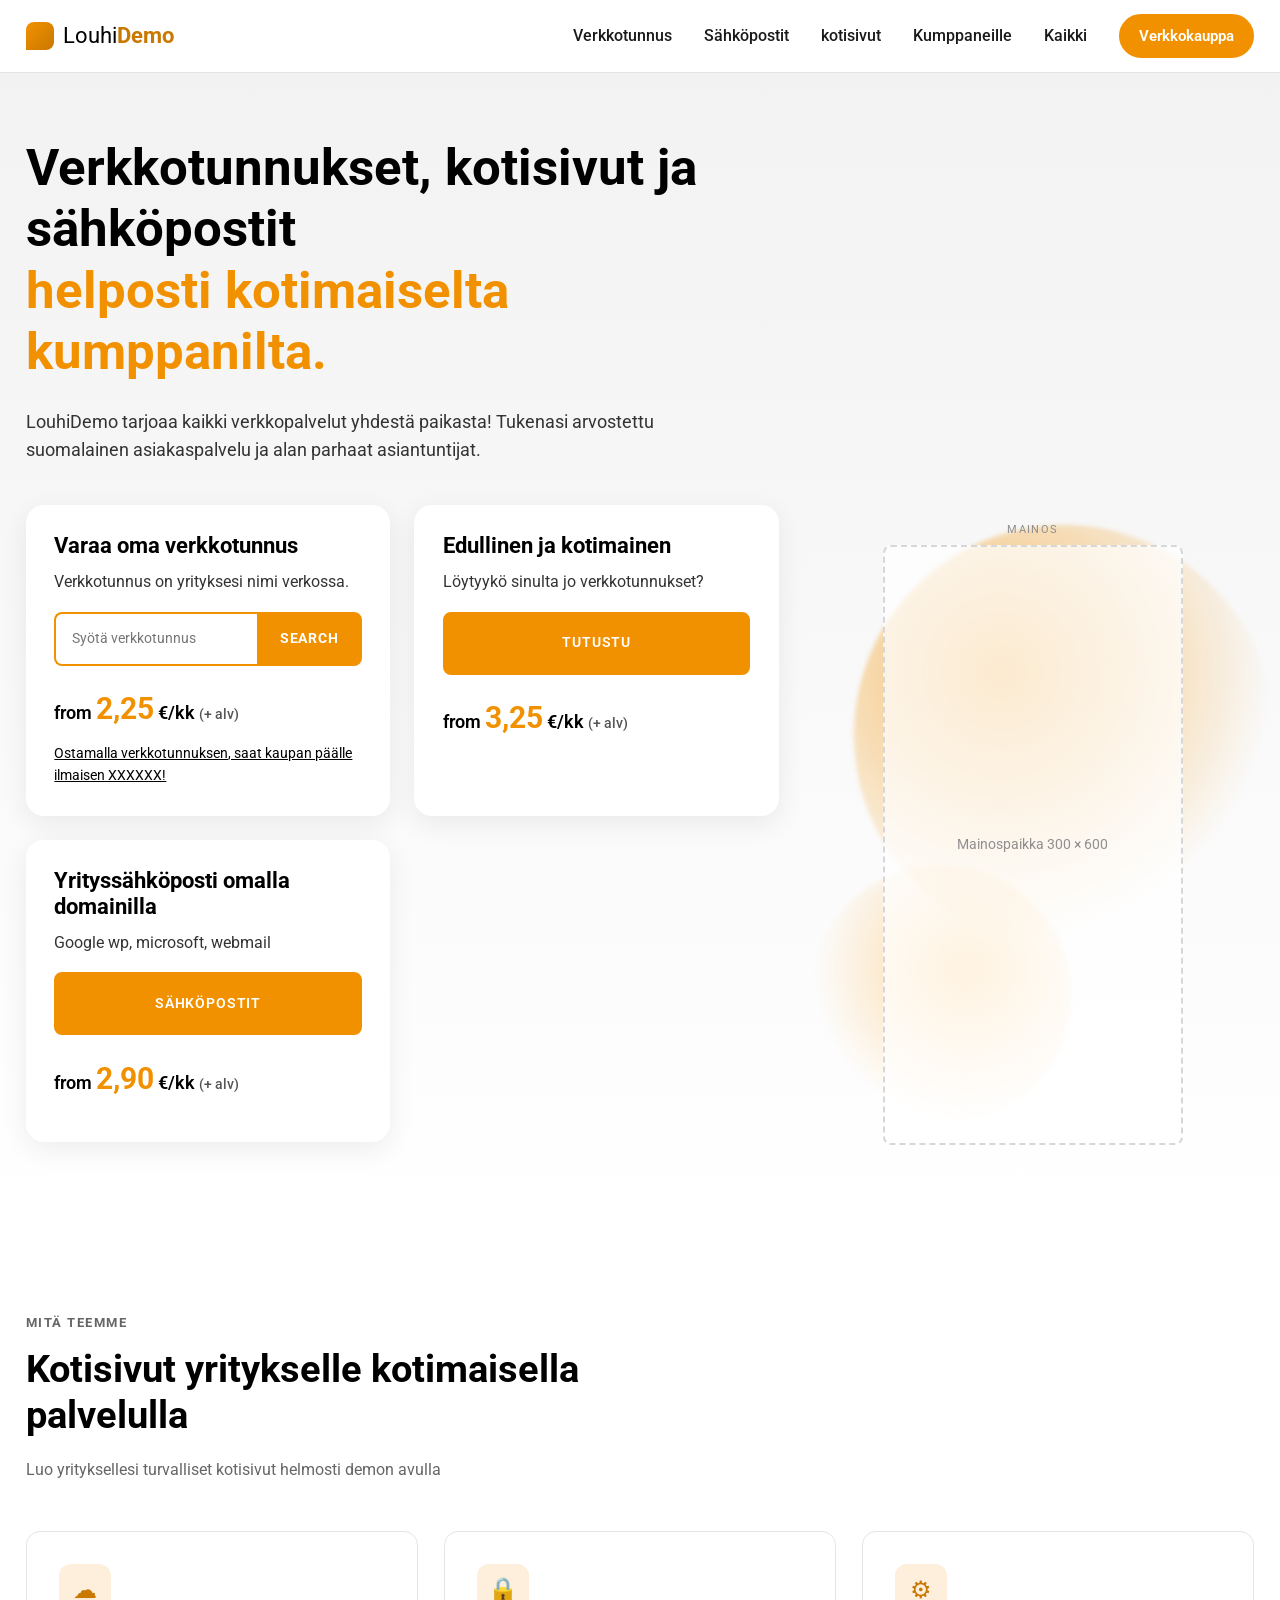
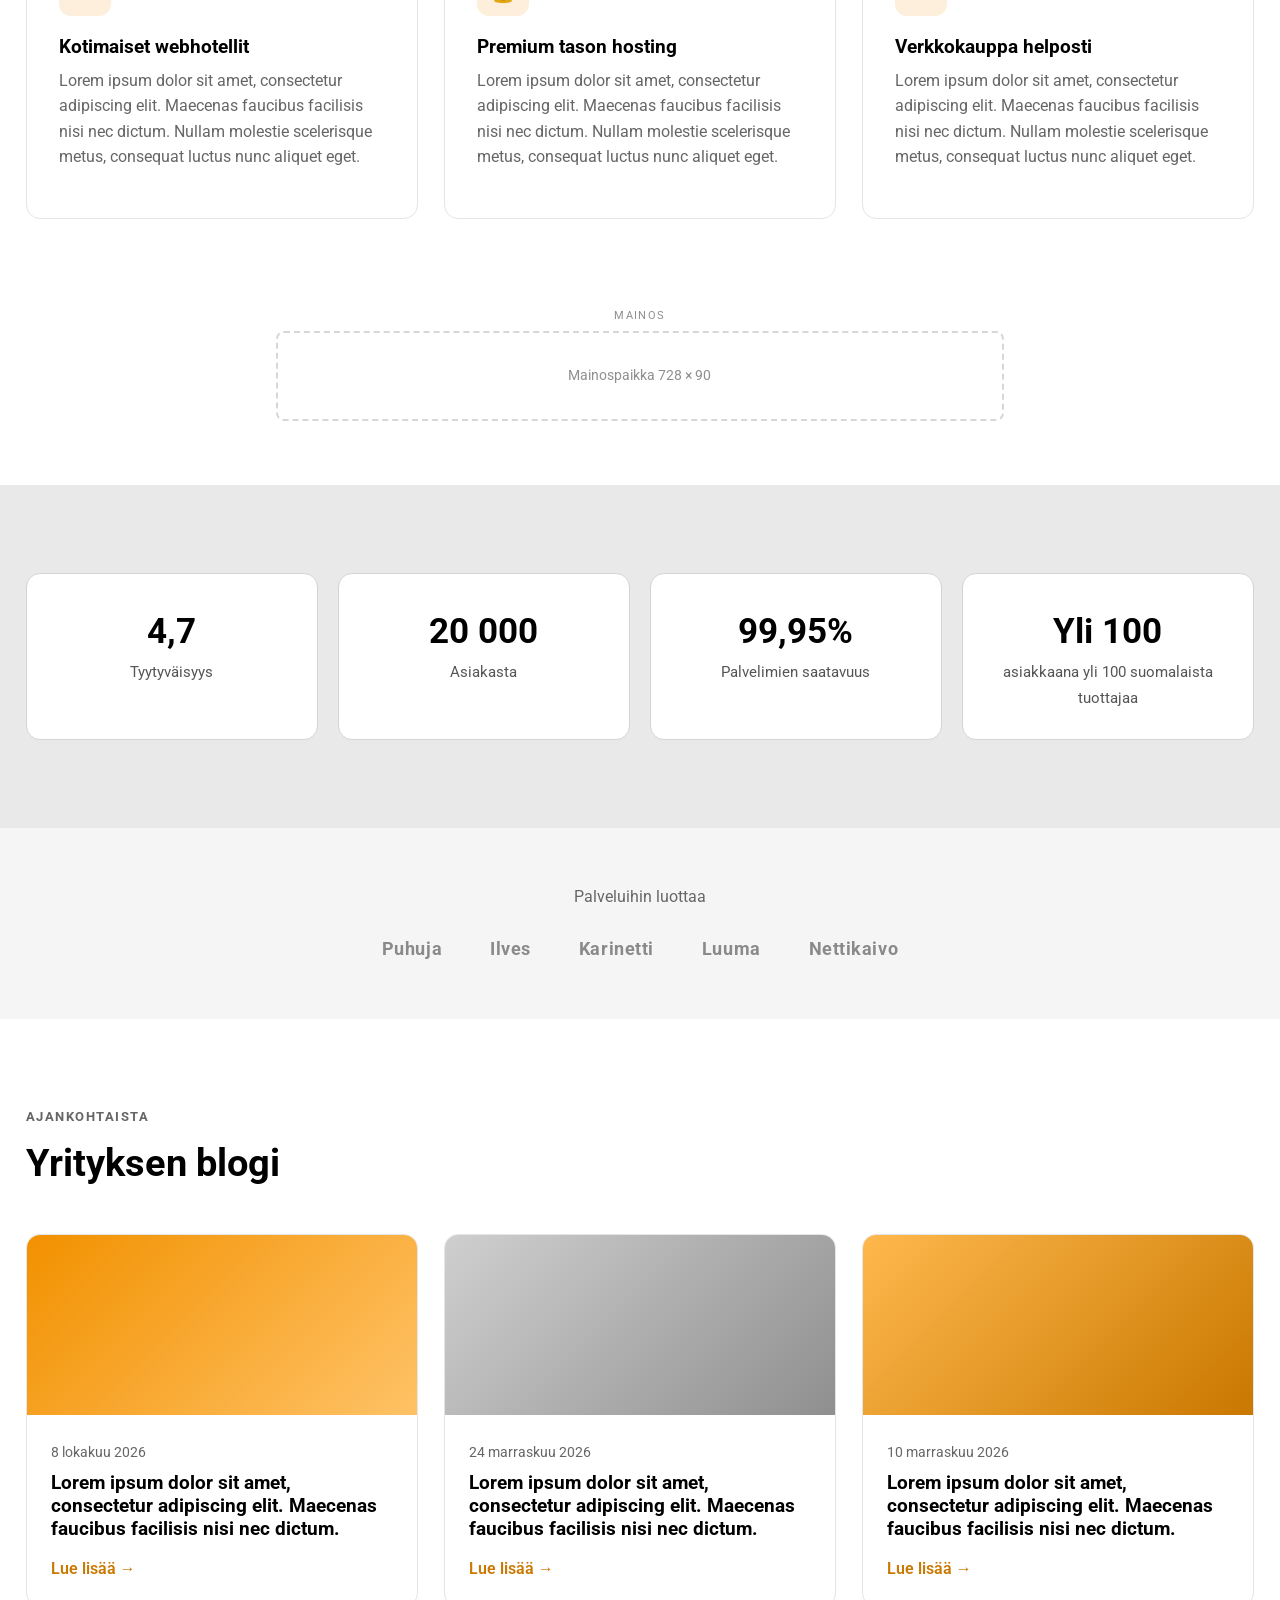
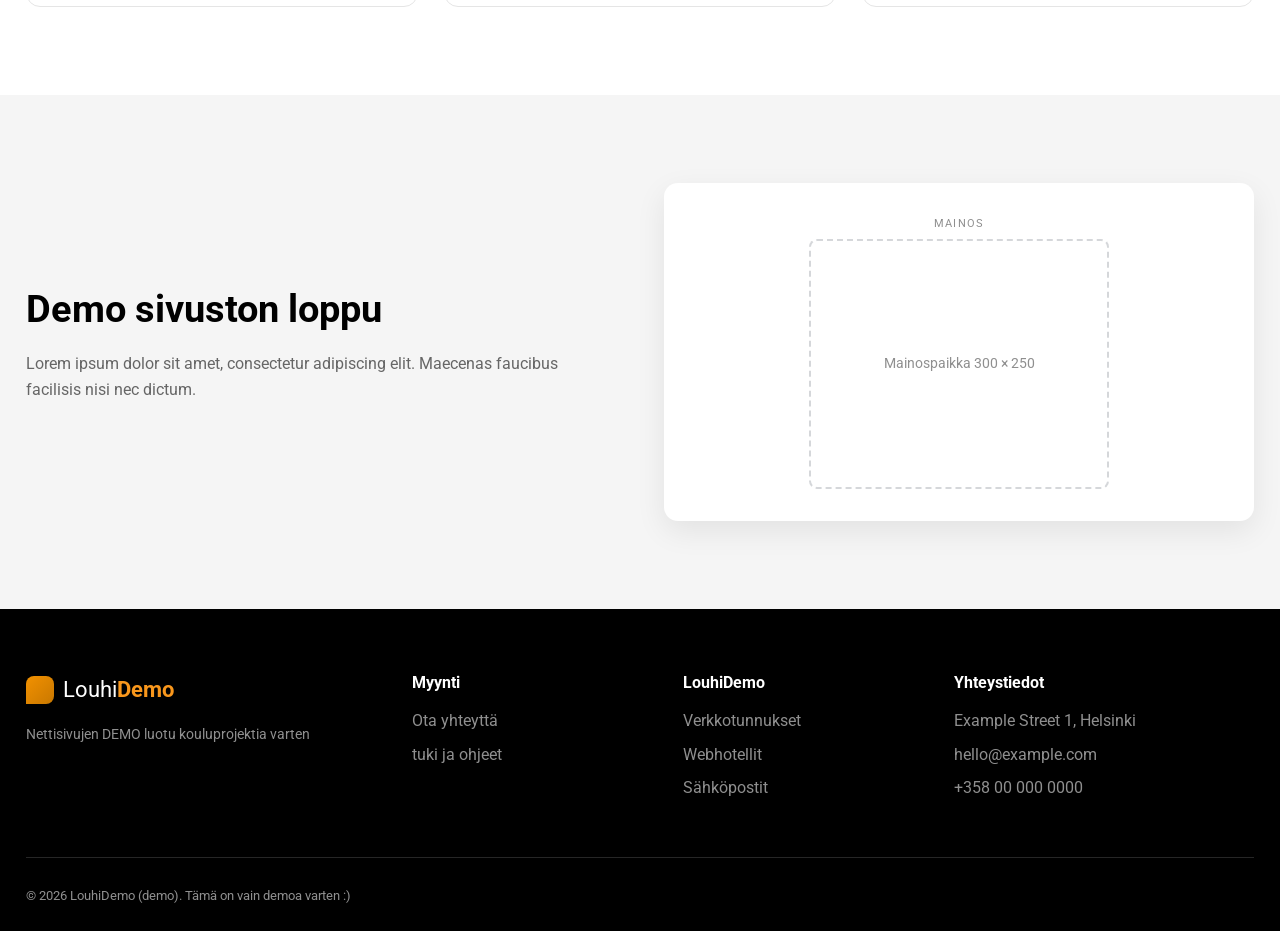
==== demopage/index.html @ 356edb41 "demopage add" ====
<!DOCTYPE html>
<html lang="fi">
<head>
  <meta charset="UTF-8">
  <meta name="viewport" content="width=device-width, initial-scale=1.0">
  <title>LouhiDemo – Demo nettisivu</title>
  <meta name="description" content="Nettisivu luotu kouluprojektia varten">
  <link rel="preconnect" href="https://fonts.googleapis.com">
  <link rel="preconnect" href="https://fonts.gstatic.com" crossorigin>
  <link href="https://fonts.googleapis.com/css2?family=Open+Sans:wght@400;600;700&family=Roboto:wght@400;500;700&display=swap" rel="stylesheet">
  <link rel="stylesheet" href="style.css">
</head>
<body>

  <!-- HEADER -->
  <header class="site-header">
    <div class="container header-inner">
      <a href="#top" class="logo" aria-label="LouhiDemo home">
        <span class="logo-mark"></span>
        <span class="logo-text">Louhi<strong>Demo</strong></span>
      </a>

      <input type="checkbox" id="menu-toggle" class="menu-toggle">
      <label for="menu-toggle" class="menu-button" aria-label="Open menu">
        <span></span><span></span><span></span>
      </label>

      <nav class="main-nav">
        <ul>
          <li><a href="#services">Verkkotunnus</a></li>
          <li><a href="#about">Sähköpostit</a></li>
          <li><a href="#news">kotisivut</a></li>
          <li><a href="#contact">Kumppaneille</a></li>
          <li><a href="#contact">Kaikki</a></li>
          <li><a href="#contact" class="btn btn-small">Verkkokauppa</a></li>
        </ul>
      </nav>
    </div>
  </header>

  <main id="top">

    <!-- HERO -->
    <section class="hero">
      <div class="container">
        <div class="hero-top">
          <h1>Verkkotunnukset, kotisivut ja sähköpostit
            <span class="accent">helposti kotimaiselta kumppanilta.</span>
          </h1>
          <p class="lead">LouhiDemo tarjoaa kaikki verkkopalvelut yhdestä paikasta! Tukenasi arvostettu suomalainen asiakaspalvelu ja alan parhaat asiantuntijat.</p>
        </div>

        <div class="hero-layout">
          <div class="hero-cards">

            <article class="hero-box">
              <h2>Varaa oma verkkotunnus</h2>
              <p>Verkkotunnus on yrityksesi nimi verkossa.</p>
              <form class="domain-search" onsubmit="event.preventDefault(); alert('tämä on demo, mitään ei ole lähetetty');">
                <input type="text" placeholder="Syötä verkkotunnus" aria-label="Domain name">
                <button type="submit">SEARCH</button>
              </form>
              <p class="price">from <span class="amount">2,25</span> €/kk <small>(+ alv)</small></p>
              <a class="fine-print" href="#contact">Ostamalla verkkotunnuksen, saat kaupan päälle ilmaisen XXXXXX!</a>
            </article>

            <article class="hero-box">
              <h2>Edullinen ja kotimainen</h2>
              <p>Löytyykö sinulta jo verkkotunnukset?</p>
              <a href="#services" class="btn btn-square">TUTUSTU</a>
              <p class="price">from <span class="amount">3,25</span> €/kk <small>(+ alv)</small></p>
            </article>

            <article class="hero-box">
              <h2>Yrityssähköposti omalla domainilla</h2>
              <p>Google wp, microsoft, webmail</p>
              <a href="#services" class="btn btn-square">SÄHKÖPOSTIT</a>
              <p class="price">from <span class="amount">2,90</span> €/kk <small>(+ alv)</small></p>
            </article>

    

          </div>

          <div class="hero-visual">
            <div class="shape shape-outer" aria-hidden="true"></div>
            <div class="shape shape-inner" aria-hidden="true"></div>
            <!-- MAINOSPAIKKA 1: Louhi Ads, 300 × 600 (Placement ID louhi_demo_hero) -->
            <div class="ad-slot ad-slot-hero">
              <span class="ad-label">Mainos</span>
              <div class="louhi-ad" data-placement="louhi_demo_hero" data-size="300 × 600"></div>
            </div>
          </div>
        </div>
      </div>
    </section>

    <!-- SERVICES -->
    <section id="services" class="section">
      <div class="container">
        <div class="section-head">
          <p class="eyebrow">Mitä teemme</p>
          <h2>Kotisivut yritykselle kotimaisella palvelulla</h2>
          <p>Luo yrityksellesi turvalliset kotisivut helmosti demon avulla</p>
        </div>

        <div class="card-grid">
          <article class="card">
            <div class="icon">☁</div>
            <h3>Kotimaiset webhotellit</h3>
            <p>Lorem ipsum dolor sit amet, consectetur adipiscing elit. Maecenas faucibus facilisis nisi nec dictum. Nullam molestie scelerisque metus, consequat luctus nunc aliquet eget.</p>
          </article>

          <article class="card">
            <div class="icon">🔒</div>
            <h3>Premium tason hosting</h3>
            <p>Lorem ipsum dolor sit amet, consectetur adipiscing elit. Maecenas faucibus facilisis nisi nec dictum. Nullam molestie scelerisque metus, consequat luctus nunc aliquet eget.</p>
          </article>

          <article class="card">
            <div class="icon">⚙</div>
            <h3>Verkkokauppa helposti</h3>
            <p>Lorem ipsum dolor sit amet, consectetur adipiscing elit. Maecenas faucibus facilisis nisi nec dictum. Nullam molestie scelerisque metus, consequat luctus nunc aliquet eget.</p>
          </article>
        </div>
      </div>
    </section>

    <!-- MAINOSPAIKKA 2: Louhi Ads, 728 × 90 (Placement ID louhi_demo_banneri) -->
    <section class="ad-band" aria-label="Mainos">
      <div class="container">
        <div class="ad-slot ad-slot-banner">
          <span class="ad-label">Mainos</span>
          <div class="louhi-ad" data-placement="louhi_demo_banneri" data-size="728 × 90"></div>
        </div>
      </div>
    </section>

    <!-- ABOUT / STATS -->
<section id="about" class="section section-dark">
  <div class="container">
    <div class="stats-row">
      <div class="stat"><strong>4,7</strong><span>Tyytyväisyys</span></div>
      <div class="stat"><strong>20 000</strong><span>Asiakasta</span></div>
      <div class="stat"><strong>99,95%</strong><span>Palvelimien saatavuus</span></div>
      <div class="stat"><strong>Yli 100</strong><span>asiakkaana yli 100 suomalaista tuottajaa</span></div>
    </div>
  </div>
</section>

    <!-- CUSTOMERS -->
    <section class="section section-light">
      <div class="container">
        <p class="center muted">Palveluihin luottaa</p>
        <div class="logo-row">
          <span>Puhuja</span>
          <span>Ilves</span>
          <span>Karinetti</span>
          <span>Luuma</span>
          <span>Nettikaivo</span>
        </div>
      </div>
    </section>

    <!-- NEWS -->
    <section id="news" class="section">
      <div class="container">
        <div class="section-head">
          <p class="eyebrow">Ajankohtaista</p>
          <h2>Yrityksen blogi</h2>
        </div>

        <div class="news-grid">
          <article class="news-card">
            <div class="news-img img-a"></div>
            <div class="news-body">
              <time datetime="2026-10-08">8 lokakuu 2026</time>
              <h3>Lorem ipsum dolor sit amet, consectetur adipiscing elit. Maecenas faucibus facilisis nisi nec dictum.</h3>
              <a href="#" class="card-link">Lue lisää →</a>
            </div>
          </article>

          <article class="news-card">
            <div class="news-img img-b"></div>
            <div class="news-body">
              <time datetime="2026-09-24">24 marraskuu 2026</time>
              <h3>Lorem ipsum dolor sit amet, consectetur adipiscing elit. Maecenas faucibus facilisis nisi nec dictum.</h3>
              <a href="#" class="card-link">Lue lisää →</a>
            </div>
          </article>

          <article class="news-card">
            <div class="news-img img-c"></div>
            <div class="news-body">
              <time datetime="2026-09-10">10 marraskuu 2026</time>
              <h3>Lorem ipsum dolor sit amet, consectetur adipiscing elit. Maecenas faucibus facilisis nisi nec dictum.</h3>
              <a href="#" class="card-link">Lue lisää →</a>
            </div>
          </article>
        </div>
      </div>
    </section>

    <!-- ENDING -->
    <section id="contact" class="cta">
      <div class="container cta-inner">
        <div>
          <h2>Demo sivuston loppu</h2>
          <p>Lorem ipsum dolor sit amet, consectetur adipiscing elit. Maecenas faucibus facilisis nisi nec dictum.</p>
        </div>
        <!-- MAINOSPAIKKA 3: Louhi Ads, 300 × 250 (Placement ID louhi_demo_sivun_loppu) -->
        <div class="cta-box ad-box">
          <div class="ad-slot ad-slot-box">
            <span class="ad-label">Mainos</span>
            <div class="louhi-ad" data-placement="louhi_demo_sivun_loppu" data-size="300 × 250"></div>
          </div>
        </div>
      </div>
    </section>

  </main>

  <!-- FOOTER -->
  <footer class="site-footer">
    <div class="container footer-grid">
      <div>
        <a href="#top" class="logo logo-light">
          <span class="logo-mark"></span>
          <span class="logo-text">Louhi<strong>Demo</strong></span>
        </a>
        <p class="footer-note">Nettisivujen DEMO luotu kouluprojektia varten</p>
      </div>
      <div>
        <h4>Myynti</h4>
        <ul>
          <li><a href="#services">Ota yhteyttä</a></li>
          <li><a href="#services">tuki ja ohjeet</a></li>
        </ul>
      </div>
      <div>
        <h4>LouhiDemo</h4>
        <ul>
          <li><a href="#about">Verkkotunnukset</a></li>
          <li><a href="#news">Webhotellit</a></li>
          <li><a href="#contact">Sähköpostit</a></li>
        </ul>
      </div>
      <div>
        <h4>Yhteystiedot</h4>
        <ul>
          <li>Example Street 1, Helsinki</li>
          <li>hello@example.com</li>
          <li>+358 00 000 0000</li>
        </ul>
      </div>
    </div>
    <div class="container footer-bottom">
      <small>© 2026 LouhiDemo (demo). Tämä on vain demoa varten :)</small>
    </div>
  </footer>

  <!-- Louhi Ads -mainostagi: hakee mainoksen jokaiseen .louhi-ad-paikkaan.
       async = ei hidasta sivun latausta. Jos mainosta ei ole, paikka jää tyhjäksi. -->
  <script src="../louhi-ads.js" async></script>
</body>
</html>
---- demopage/style.css ----
/* ---------- Variables & reset ---------- */
:root {
  --navy: #000000;
  --navy-light: #1a1a1a;
  --teal: #f29100;
  --teal-dark: #c97800;
  --bg: #ffffff;
  --bg-soft: #f5f5f5;
  --bg-grey: #e9e9e9;
  --text: #1a1a1a;
  --muted: #666666;
  --radius: 14px;
  --shadow: 0 10px 30px rgba(0, 0, 0, 0.08);
  --font: Roboto, "Open Sans", Helvetica, Verdana, Arial, sans-serif;
  --orange-text: #F9971C;   /* korostetut oranssit tekstit (Louhi-linjaus) */
}

*, *::before, *::after { box-sizing: border-box; }

html { scroll-behavior: smooth; scroll-padding-top: 80px; }

body {
  margin: 0;
  font-family: var(--font);
  color: var(--text);
  background: var(--bg);
  line-height: 1.6;
}

img { max-width: 100%; display: block; }
a { color: inherit; text-decoration: none; }
ul { list-style: none; margin: 0; padding: 0; }
h1, h2, h3, h4 { line-height: 1.2; margin: 0 0 .5em; color: var(--navy); }
h1 { font-size: clamp(2.2rem, 5vw, 3.6rem); }
h2 { font-size: clamp(1.7rem, 3.5vw, 2.4rem); }
h3 { font-size: 1.2rem; }
p { margin: 0 0 1em; }

.container { width: min(1600px, 96%); margin-inline: auto; }
.center { text-align: center; }
.muted { color: var(--muted); }

/* ---------- Buttons ---------- */
.btn {
  display: inline-block;
  padding: .85em 1.6em;
  background: var(--teal);
  color: #000;
  font-weight: 600;
  border: 2px solid var(--teal);
  border-radius: 999px;
  cursor: pointer;
  font-size: 1rem;
  font-family: inherit;
  transition: background .2s, transform .2s, color .2s;
}
.btn:hover { background: var(--teal-dark); border-color: var(--teal-dark); transform: translateY(-2px); }
.btn-small { padding: .5em 1.2em; font-size: .95rem; }
.btn-outline { background: transparent; color: #000; border-color: #000; }
.btn-outline:hover { background: var(--teal); color: #000; border-color: var(--teal); }

/* ---------- Header ---------- */
.site-header {
  position: sticky;
  top: 0;
  z-index: 100;
  background: rgba(255,255,255,.95);
  backdrop-filter: blur(8px);
  border-bottom: 1px solid #e5e5e5;
}
.header-inner {
  display: flex;
  align-items: center;
  justify-content: space-between;
  height: 72px;
}

.logo { display: flex; align-items: center; gap: .6rem; font-size: 1.35rem; color: var(--navy); }
.logo strong { color: var(--teal-dark); font-weight: 700; }
.logo-mark {
  width: 28px; height: 28px;
  border-radius: 8px 8px 8px 0;
  background: linear-gradient(135deg, var(--teal), var(--teal-dark));
}
.logo-light { color: var(--navy); }

.main-nav ul { display: flex; align-items: center; gap: 2rem; }
.main-nav a:not(.btn) { font-weight: 500; position: relative; padding: .3rem 0; }
.main-nav a:not(.btn)::after {
  content: "";
  position: absolute; left: 0; bottom: 0;
  width: 0; height: 2px;
  background: var(--teal);
  transition: width .25s;
}
.main-nav a:not(.btn):hover::after { width: 100%; }

.menu-toggle { display: none; }
.menu-button { display: none; cursor: pointer; flex-direction: column; gap: 5px; padding: 8px; }
.menu-button span { width: 24px; height: 2px; background: var(--navy); transition: .25s; }

/* ---------- Hero ---------- */
.hero {
  position: relative;
  background: linear-gradient(180deg, #f2f2f2 0%, #ffffff 100%);
  padding: 4rem 0 5rem;
  overflow: hidden;
}
.hero-top { max-width: 780px; margin-bottom: 2.5rem; }
.hero h1 { color: #000; font-size: clamp(2rem, 4.6vw, 3.2rem); }
.hero h1 .accent { display: block; color: var(--teal); }
.lead { font-size: 1.1rem; color: #333; max-width: 40em; }

.hero-layout {
  display: grid;
  grid-template-columns: minmax(0, 1.7fr) minmax(0, 1fr);
  gap: 2rem;
  align-items: start;
}
.hero-cards { display: grid; grid-template-columns: repeat(2, minmax(0, 1fr)); gap: 1.5rem; position: relative; z-index: 2; }
.hero-box {
  background: #fff;
  border-radius: 18px;
  padding: 1.8rem;
  box-shadow: 0 8px 28px rgba(0,0,0,.07);
  display: flex; flex-direction: column; align-items: flex-start;
  min-width: 0;
}
.hero-box h2 { font-size: 1.35rem; color: #000; margin-bottom: .6rem; }
.hero-box p { color: #333; margin-bottom: 1.1rem; font-size: .98rem; }
.btn-square { border-radius: 8px; font-size: .85rem; letter-spacing: .06em; padding: .85em 1.3em; }

.domain-search { display: flex; width: 100%; margin-bottom: 1.2rem; }
.domain-search input {
  flex: 1; min-width: 0; width: 100%;
  font: inherit; font-size: .9rem;
  padding: .85rem 1rem;
  border: 2px solid var(--teal);
  border-right: 0;
  border-radius: 8px 0 0 8px;
  background: #fff;
}
.domain-search input:focus { outline: none; box-shadow: 0 0 0 3px rgba(242,145,0,.25); }
.domain-search button {
  font: inherit; font-weight: 700; font-size: .85rem; letter-spacing: .06em;
  padding: 0 1.3rem;
  background: var(--teal); color: #000;
  border: 2px solid var(--teal);
  border-radius: 0 8px 8px 0;
  cursor: pointer;
  transition: background .2s;
}
.domain-search button:hover { background: var(--teal-dark); border-color: var(--teal-dark); }

.price { margin: 1.2rem 0 .6rem !important; font-size: 1.1rem !important; font-weight: 600; color: #000 !important; }
.hero-box .domain-search + .price { margin-top: 0 !important; }
.price .amount { font-size: 1.9rem; font-weight: 700; color: var(--teal); }
.price { white-space: nowrap; }
.price small { font-size: .85rem; font-weight: 500; color: #555; }
.fine-print { font-size: .85rem; color: #000; text-decoration: underline; }
.fine-print:hover { color: var(--teal-dark); }

/* decorative orange shape */
.hero-visual { position: relative; min-height: 520px; }
.shape { position: absolute; border-radius: 50%; filter: blur(2px); }
.shape-outer {
  right: -20px; top: 20px; width: 420px; height: 420px;
  background: radial-gradient(circle at 35% 35%, rgba(242,145,0,.6), rgba(242,145,0,0) 70%);
}
.shape-inner {
  left: 0; bottom: 20px; width: 260px; height: 260px;
  background: radial-gradient(circle at 60% 40%, rgba(255,184,77,.55), rgba(255,184,77,0) 70%);
}
.badge {
  position: absolute; left: 10px; bottom: 90px;
  width: 132px; height: 132px; border-radius: 50%;
  background: #fff; border: 3px solid var(--teal);
  box-shadow: 0 8px 22px rgba(0,0,0,.15);
  display: flex; flex-direction: column; align-items: center; justify-content: center;
  transform: rotate(-8deg);
  color: #000; text-align: center;
}
.badge span { font-size: .85rem; font-weight: 600; }
.badge strong { font-size: 1.7rem; color: var(--teal-dark); line-height: 1.1; }
.status-chip {
  position: absolute; right: 30px; bottom: 40px;
  display: flex; align-items: center; gap: .6rem;
  background: #fff; color: #000; font-weight: 600; font-size: .9rem;
  padding: .7rem 1.1rem; border-radius: 999px;
  box-shadow: 0 8px 22px rgba(0,0,0,.15);
}
.status-dot {
  width: 12px; height: 12px; border-radius: 50%;
  background: #3be08f;
  box-shadow: 0 0 0 0 rgba(59,224,143,.6);
  animation: pulse 2s infinite;
}
@keyframes pulse {
  70% { box-shadow: 0 0 0 12px rgba(59,224,143,0); }
  100% { box-shadow: 0 0 0 0 rgba(59,224,143,0); }
}

@media (max-width: 1000px) {
  .hero-layout { grid-template-columns: minmax(0, 1fr); }
  .hero-visual { min-height: 260px; }
  .shape-outer { right: 0; top: -20px; width: 300px; height: 300px; }
  .shape-inner { left: 0; bottom: 0; width: 200px; height: 200px; }
  .badge { left: 10px; bottom: 40px; }
  .status-chip { right: 10px; bottom: 10px; }
}
@media (max-width: 640px) {
  .hero { padding: 3rem 0 4rem; }
  .hero-cards { grid-template-columns: minmax(0, 1fr); }
}

/* ---------- Small section labels ---------- */
.eyebrow {
  text-transform: uppercase;
  letter-spacing: .12em;
  font-size: .8rem;
  font-weight: 700;
  color: var(--teal-dark);
  margin-bottom: .8rem;
}
.eyebrow-light { color: var(--teal-dark); }

/* ---------- Sections ---------- */
.section { padding: 5.5rem 0; }
.section-light { background: var(--bg-soft); padding: 3.5rem 0; }
.section-dark { background: var(--bg-grey); color: #333; }
.section-dark h2 { color: #000; }
.section-head { max-width: 640px; margin-bottom: 3rem; }
.section-head p { color: var(--muted); }

/* ---------- Cards ---------- */
.card-grid { display: grid; grid-template-columns: repeat(3, 1fr); gap: 1.6rem; }
.card {
  background: #fff;
  border: 1px solid #e5e5e5;
  border-radius: var(--radius);
  padding: 2rem;
}
.card p { color: var(--muted); }
.icon {
  width: 52px; height: 52px;
  display: grid; place-items: center;
  font-size: 1.5rem;
  background: rgba(242,145,0,.14);
  color: var(--teal-dark);
  border-radius: 12px;
  margin-bottom: 1.2rem;
}
.card-link { color: var(--teal-dark); font-weight: 600; }
.card-link:hover { text-decoration: underline; }

/* ---------- About / stats ---------- */
.about-grid { display: grid; grid-template-columns: 1.1fr .9fr; gap: 4rem; align-items: center; }
.checklist { margin-top: 1.5rem; }
.checklist li { padding-left: 2rem; position: relative; margin-bottom: .7rem; color: #000; }
.checklist li::before {
  content: "✓";
  position: absolute; left: 0; top: 0;
  width: 1.4rem; height: 1.4rem;
  display: grid; place-items: center;
  background: var(--teal); color: #000;
  border-radius: 50%; font-size: .8rem;
}
.stats { display: grid; grid-template-columns: 1fr 1fr; gap: 1.2rem; }
.stat {
  background: #fff;
  border: 1px solid #d4d4d4;
  border-radius: var(--radius);
  padding: 1.8rem 1.4rem;
  text-align: center;
}
.stat strong { display: block; font-size: 2.2rem; color: #000; }
.stat span { font-size: .95rem; color: #555; }

/* ---------- Customer logos ---------- */
.logo-row {
  display: flex; flex-wrap: wrap; justify-content: center;
  gap: 1rem 3rem; margin-top: 1.5rem;
}
.logo-row span { font-weight: 700; font-size: 1.15rem; color: #8a8a8a; letter-spacing: .03em; }

/* ---------- News ---------- */
.news-grid { display: grid; grid-template-columns: repeat(3, 1fr); gap: 1.6rem; }
.news-card {
  border-radius: var(--radius);
  overflow: hidden;
  border: 1px solid #e5e5e5;
  background: #fff;
  transition: box-shadow .25s, transform .25s;
}
.news-card:hover { box-shadow: var(--shadow); transform: translateY(-4px); }
.news-img { height: 180px; }
.img-a { background: linear-gradient(135deg, #f29100, #ffc266); }
.img-b { background: linear-gradient(135deg, #cfcfcf, #8f8f8f); }
.img-c { background: linear-gradient(135deg, #ffb84d, #c97800); }
.news-body { padding: 1.5rem; }
.news-body time { font-size: .85rem; color: var(--muted); }
.news-body h3 { margin: .4rem 0 1rem; }

/* ---------- CTA / contact ---------- */
.cta { background: var(--bg-soft); padding: 5.5rem 0; }
.cta-inner { display: grid; grid-template-columns: 1fr 1fr; gap: 3rem; align-items: center; }
.cta p { color: var(--muted); }
.contact-form {
  background: #fff;
  padding: 2rem;
  border-radius: var(--radius);
  box-shadow: var(--shadow);
  display: grid; gap: 1rem;
}
.contact-form label { display: grid; gap: .35rem; font-weight: 600; font-size: .9rem; }
.contact-form input,
.contact-form textarea {
  font: inherit;
  padding: .75rem .9rem;
  border: 1px solid #d4d4d4;
  border-radius: 10px;
  transition: border-color .2s, box-shadow .2s;
}
.contact-form input:focus,
.contact-form textarea:focus {
  outline: none;
  border-color: var(--teal);
  box-shadow: 0 0 0 3px rgba(242,145,0,.2);
}

/* ---------- Footer ---------- */
.site-footer { background: var(--bg-grey); color: #333; padding-top: 4rem; border-top: 1px solid #d4d4d4; }
.footer-grid { display: grid; grid-template-columns: 1.5fr 1fr 1fr 1.3fr; gap: 2.5rem; }
.site-footer h4 { color: #000; font-size: 1rem; margin-bottom: 1rem; }
.site-footer li { margin-bottom: .5rem; }
.site-footer a:hover { color: var(--teal-dark); }
.footer-note { margin-top: 1rem; font-size: .9rem; max-width: 22em; }
.footer-bottom { margin-top: 3rem; padding: 1.5rem 0; border-top: 1px solid rgba(0,0,0,.12); }

/* ---------- Responsive ---------- */
@media (max-width: 960px) {
  .hero-inner, .about-grid, .cta-inner { grid-template-columns: 1fr; }
  .hero-visual { min-height: 260px; }
  .card-grid, .news-grid { grid-template-columns: repeat(2, 1fr); }
  .footer-grid { grid-template-columns: 1fr 1fr; }
}

@media (max-width: 760px) {
  .menu-button { display: flex; }
  .main-nav {
    position: absolute;
    top: 72px; left: 0; right: 0;
    background: #fff;
    border-bottom: 1px solid #e5e5e5;
    max-height: 0;
    overflow: hidden;
    transition: max-height .3s ease;
  }
  .main-nav ul { flex-direction: column; align-items: flex-start; gap: 1rem; padding: 1.2rem 4%; }
  .menu-toggle:checked ~ .main-nav { max-height: 400px; }
  .menu-toggle:checked ~ .menu-button span:nth-child(1) { transform: translateY(7px) rotate(45deg); }
  .menu-toggle:checked ~ .menu-button span:nth-child(2) { opacity: 0; }
  .menu-toggle:checked ~ .menu-button span:nth-child(3) { transform: translateY(-7px) rotate(-45deg); }

  .hero { padding: 4rem 0 5rem; }
  .section, .cta { padding: 4rem 0; }
  .card-grid, .news-grid, .stats { grid-template-columns: 1fr; }
  .footer-grid { grid-template-columns: 1fr; }
}

/* ---------- Hero responsive ---------- */
@media (max-width: 960px) {
  .hero-body { grid-template-columns: 1fr; }
  .hero-visual { min-height: 300px; }
  .big-circle { width: 340px; height: 340px; right: -8%; bottom: -30%; }
}

@media (max-width: 760px) {
  .hero-cards { grid-template-columns: 1fr; }
  .offer-wide { flex-direction: column; align-items: flex-start; }
  .hero-visual { min-height: 260px; }
  .badge { top: 8%; }
  .hero-card { right: 0; bottom: 6%; min-width: 0; }
}

@media (prefers-reduced-motion: reduce) {
  * { animation: none !important; transition: none !important; scroll-behavior: auto !important; }
}

/* ---------- Stats in one row ---------- */
.stats-row {
  display: grid;
  grid-template-columns: repeat(4, 1fr);
  gap: 1.2rem;
}
@media (max-width: 960px) {
  .stats-row { grid-template-columns: repeat(2, 1fr); }
}
@media (max-width: 560px) {
  .stats-row { grid-template-columns: 1fr; }
}

/* ---------- Box next to the text (empty box or picture) ---------- */
.cta-box {
  min-height: 320px;
  background: #fff;
  border-radius: var(--radius);
  box-shadow: var(--shadow);
  overflow: hidden;
}
.cta-box img {
  display: block;
  width: 100%;
  height: 100%;
  min-height: 320px;
  object-fit: cover;
}

/* ============================================================
   Louhi-linjaus: painikkeet ja footer
   Painike: pohja #F29100, teksti valkoinen, koko 330 × 63, sisennys 8px 16px.
   Footer: pohja musta, otsikot valkoiset, muut tekstit harmaat #8F8F8F,
   korostukset oranssit #F9971C.
   ============================================================ */
.btn,
.domain-search button { color: #FFFFFF; }
.btn:hover,
.domain-search button:hover { color: #FFFFFF; }

/* Peruspainike korteissa (TUTUSTU, SÄHKÖPOSTIT): 330 × 63, ei ylitä korttia */
.btn-square {
  display: inline-flex; align-items: center; justify-content: center;
  width: 330px; max-width: 100%; min-height: 63px;
  padding: 8px 16px;
}

.site-footer { background: #000000; color: #8F8F8F; border-top: none; }
.site-footer h4 { color: #FFFFFF; }
.site-footer a { color: #8F8F8F; }
.site-footer a:hover { color: var(--orange-text); }
.site-footer .logo-light { color: #FFFFFF; }
.site-footer .logo strong { color: var(--orange-text); }
.footer-bottom { border-top-color: rgba(255, 255, 255, .15); color: #8F8F8F; }

/* ============================================================
   Louhi Ads -mainospaikat
   .louhi-ad on mainostagin (../louhi-ads.js) täyttämä elementti. Koko on
   varattu etukäteen, jotta sivu ei hypi mainoksen latautuessa. Kun mainosta
   ei ole (tyhjä elementti), näytetään katkoviivainen paikkamerkki ja koko.
   ============================================================ */
.ad-slot { display: flex; flex-direction: column; align-items: center; gap: 6px; }
.ad-label {
  font-size: .7rem; letter-spacing: .12em; text-transform: uppercase; color: #8F8F8F;
}
.louhi-ad {
  display: flex; align-items: center; justify-content: center;
  max-width: 100%; background: #fff; overflow: hidden;
}
.louhi-ad:empty {
  border: 2px dashed #D5D7DA; border-radius: 8px; background: rgba(255, 255, 255, .7);
}
.louhi-ad:empty::after {
  content: "Mainospaikka " attr(data-size);
  color: #8F8F8F; font-size: .9rem; text-align: center; padding: 0 12px;
}
.louhi-ad img { display: block; }

/* 1) Hero, 300 × 600: oikean palstan pallojen päällä */
.ad-slot-hero { position: relative; z-index: 2; padding-top: 1rem; }
.ad-slot-hero .louhi-ad { width: 300px; height: 600px; }
.hero-visual { min-height: 0; }

/* 2) Vaakabanneri, 728 × 90: palveluiden ja tilastojen välissä */
.ad-band { padding: 0 0 4rem; }
.ad-slot-banner .louhi-ad { width: 728px; height: 90px; }

/* 3) Sivun lopun laatikko, 300 × 250 */
.ad-box { display: flex; align-items: center; justify-content: center; padding: 2rem; }
.ad-slot-box .louhi-ad { width: 300px; height: 250px; }

/* Kapealla näytöllä hero-mainos siirtyy korttien alle */
@media (max-width: 960px) {
  .ad-slot-hero { padding-top: 0; }
}
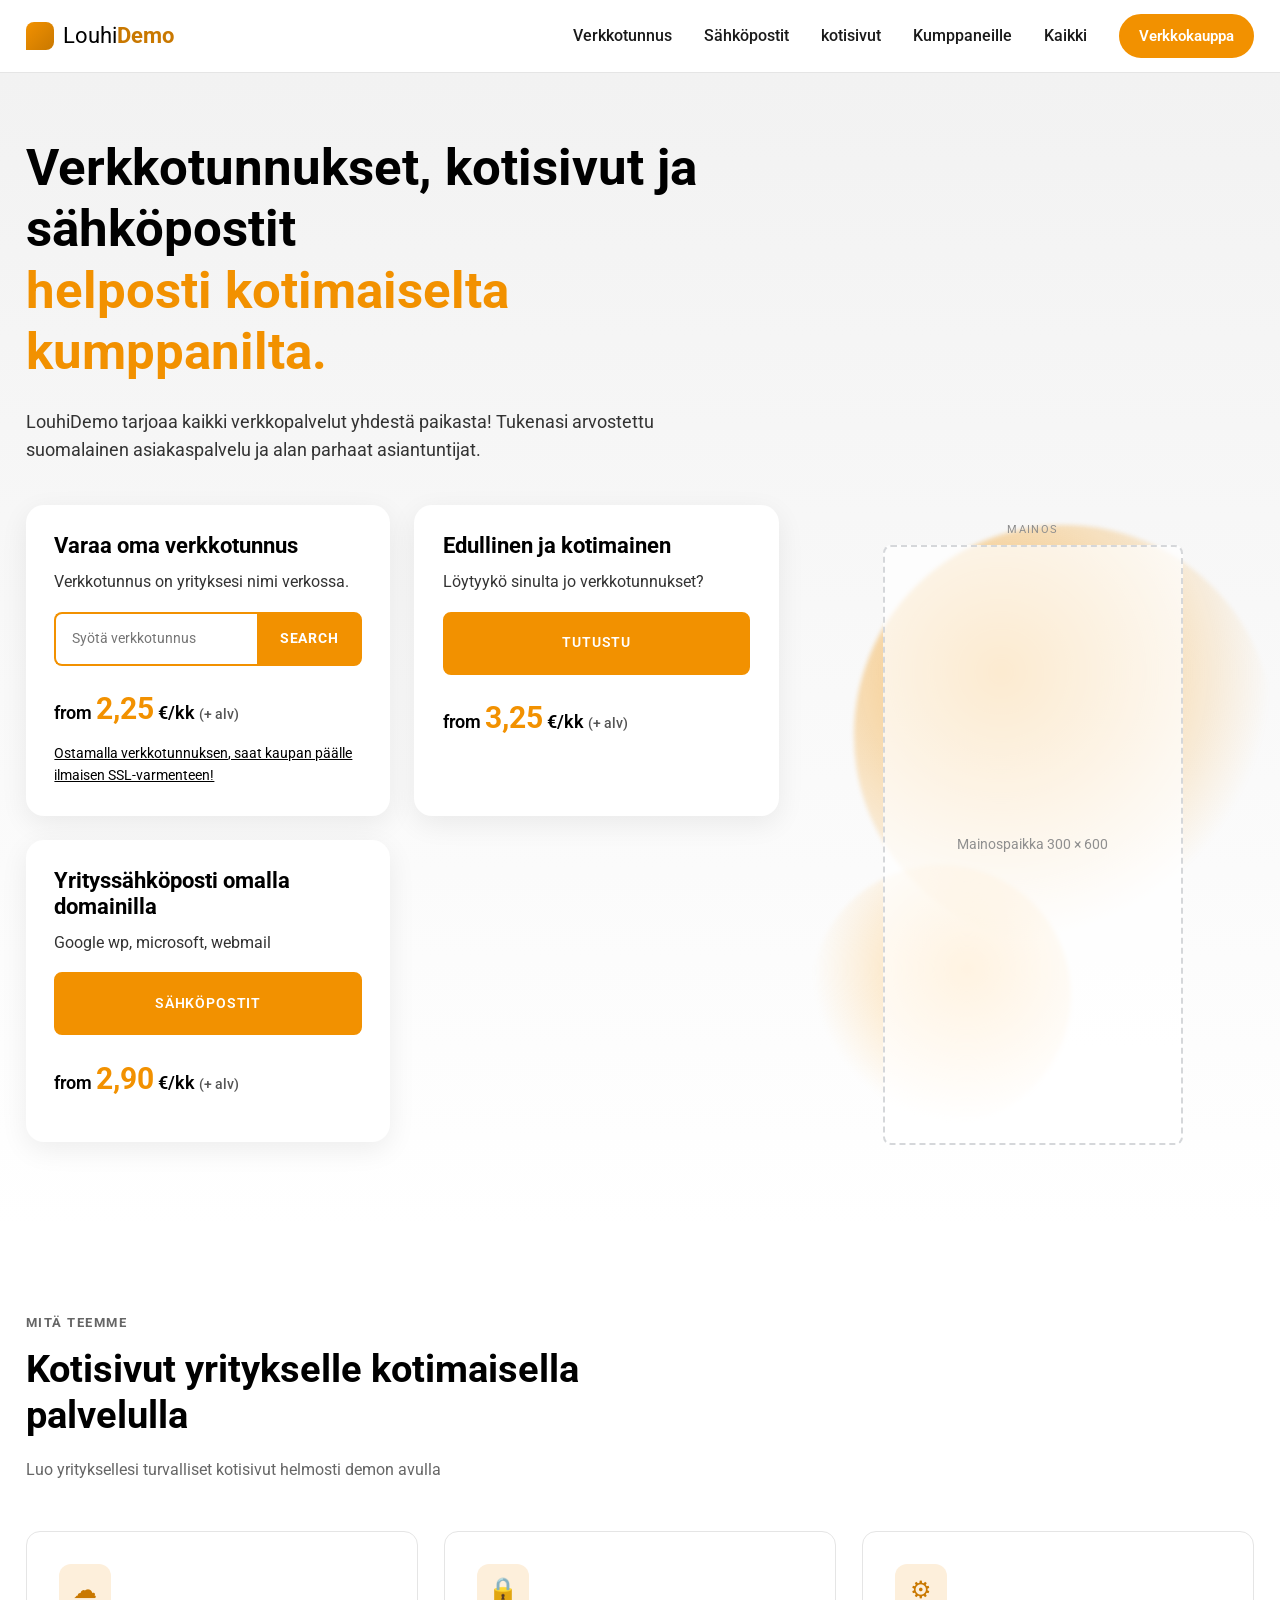
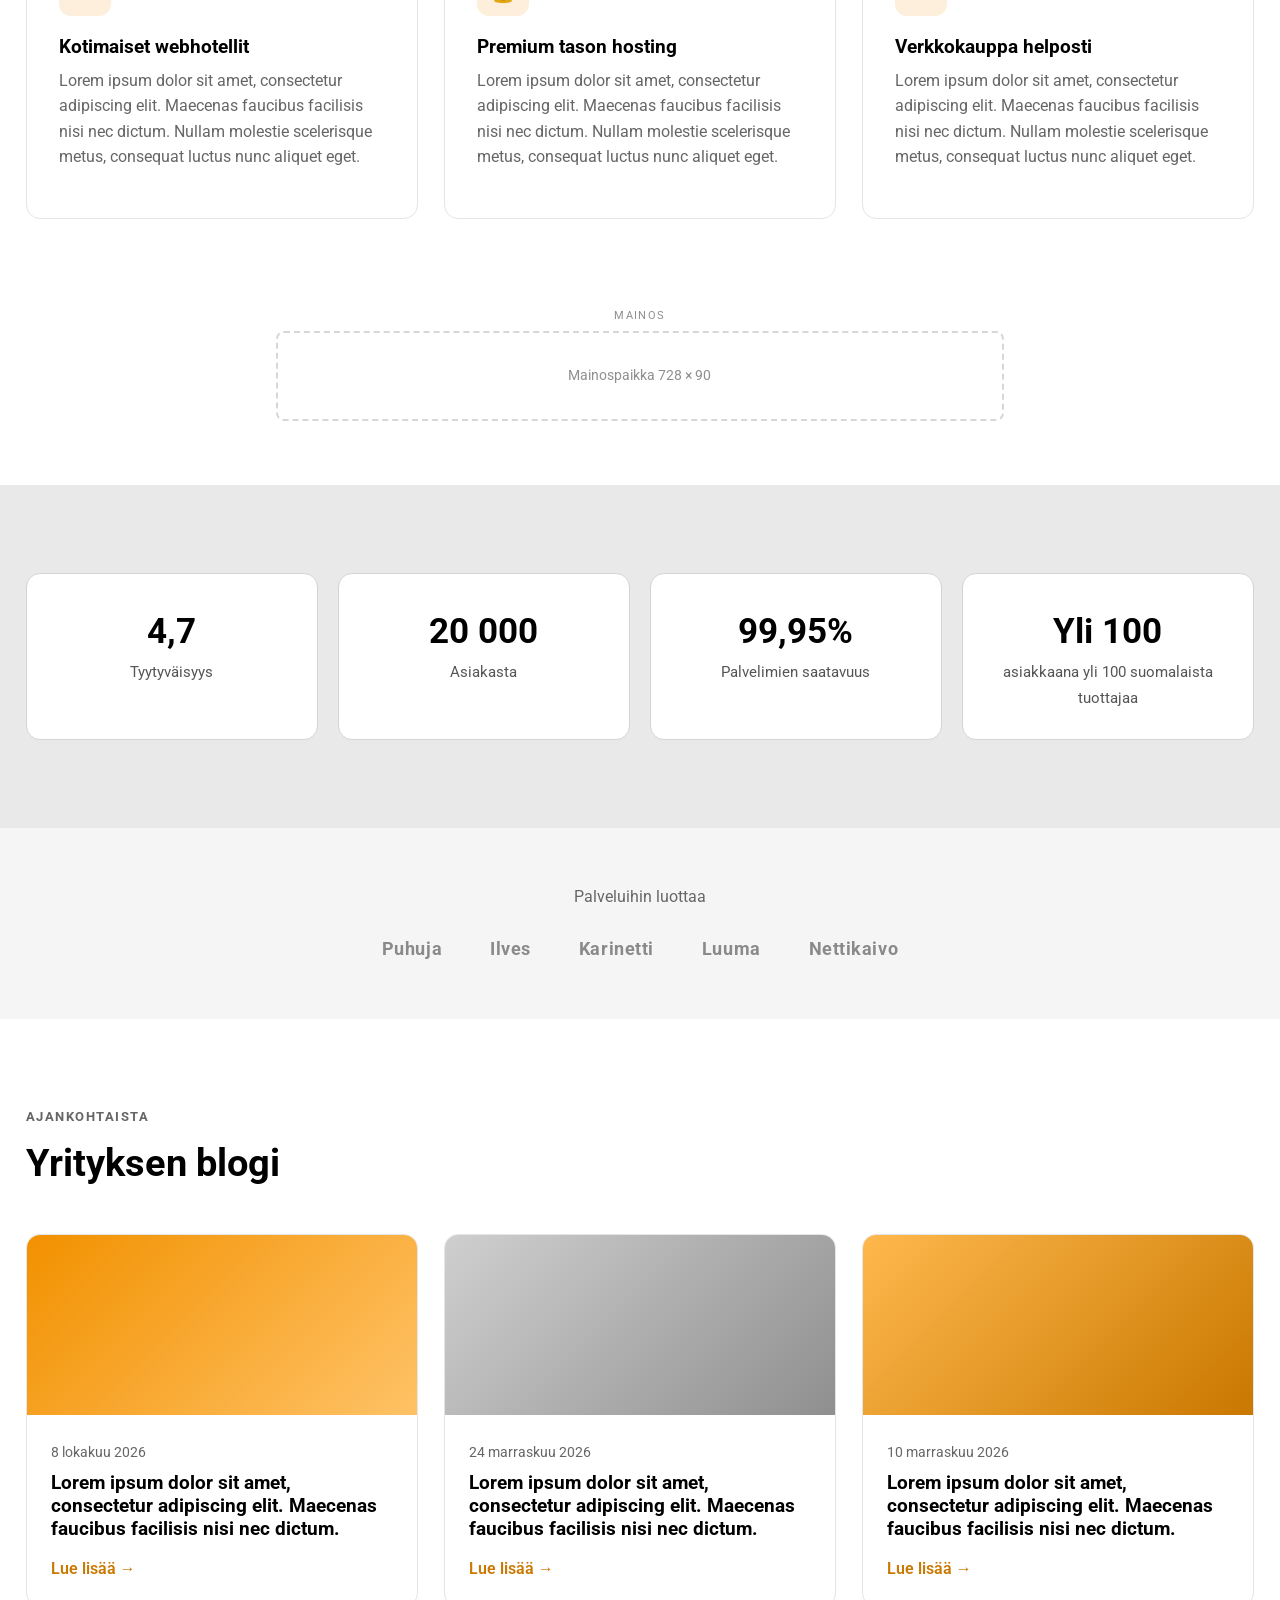
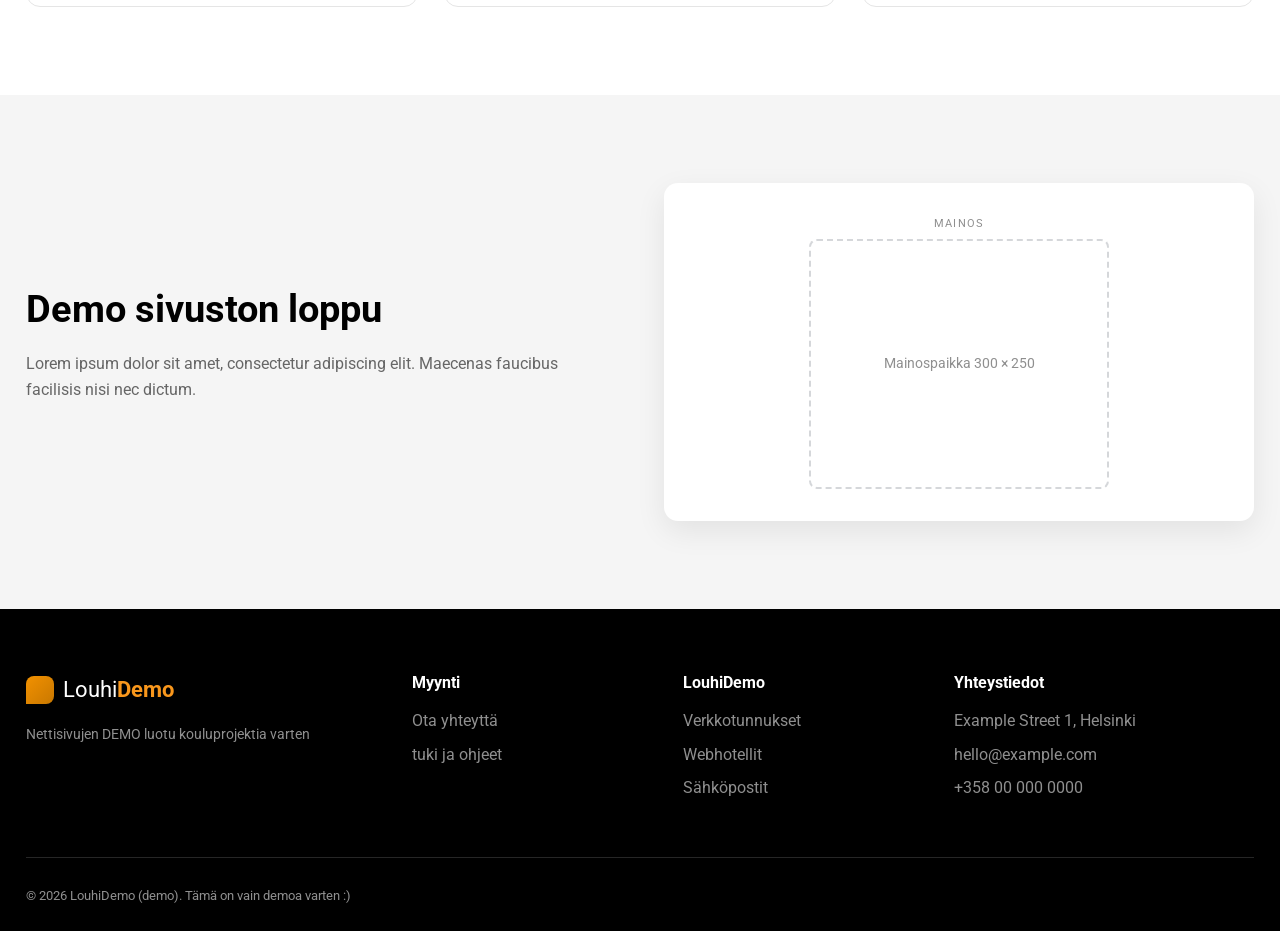
==== commit 9a56dbc0: "Luovutusvalmistelu: README-tiedostot ja koodikommentit ajan tasalle" ====
--- a/demopage/index.html
+++ b/demopage/index.html
@@ -61,7 +61,7 @@
                 <button type="submit">SEARCH</button>
               </form>
               <p class="price">from <span class="amount">2,25</span> €/kk <small>(+ alv)</small></p>
-              <a class="fine-print" href="#contact">Ostamalla verkkotunnuksen, saat kaupan päälle ilmaisen XXXXXX!</a>
+              <a class="fine-print" href="#contact">Ostamalla verkkotunnuksen, saat kaupan päälle ilmaisen SSL-varmenteen!</a>
             </article>
 
             <article class="hero-box">
